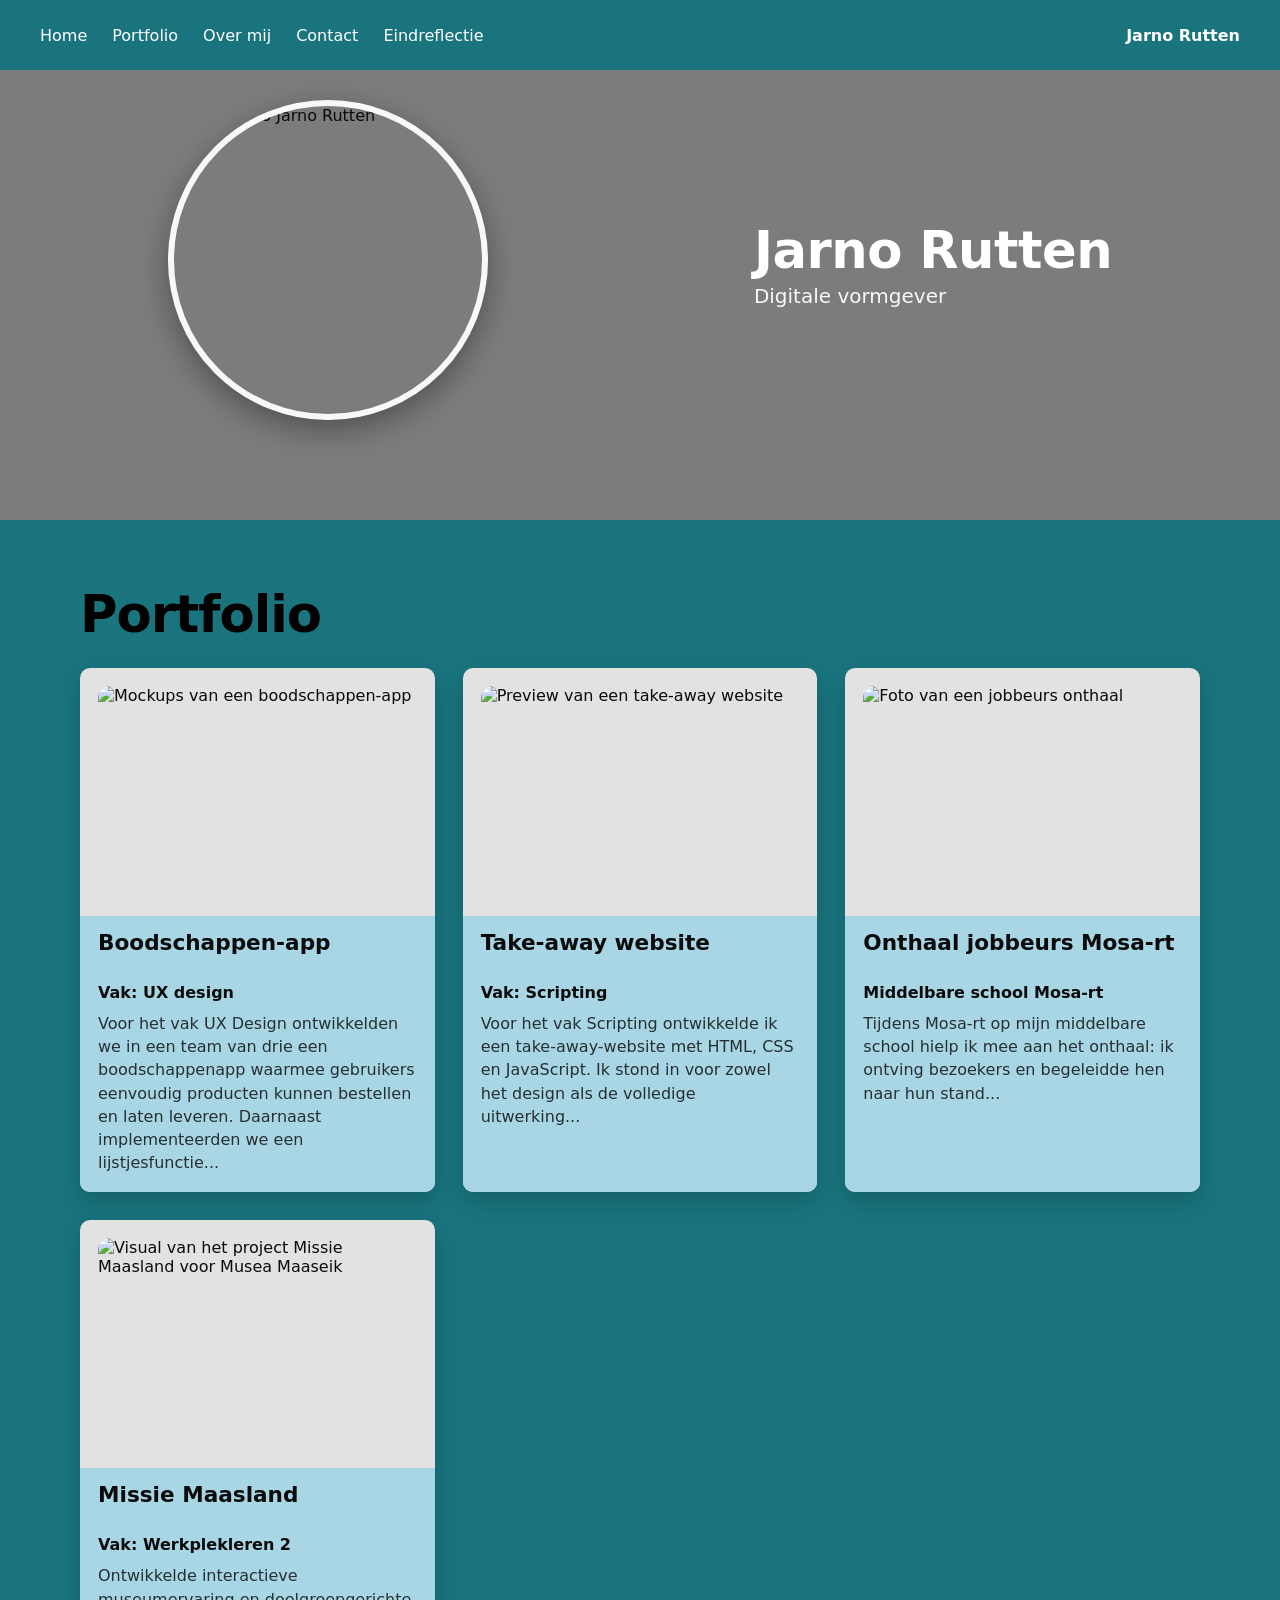
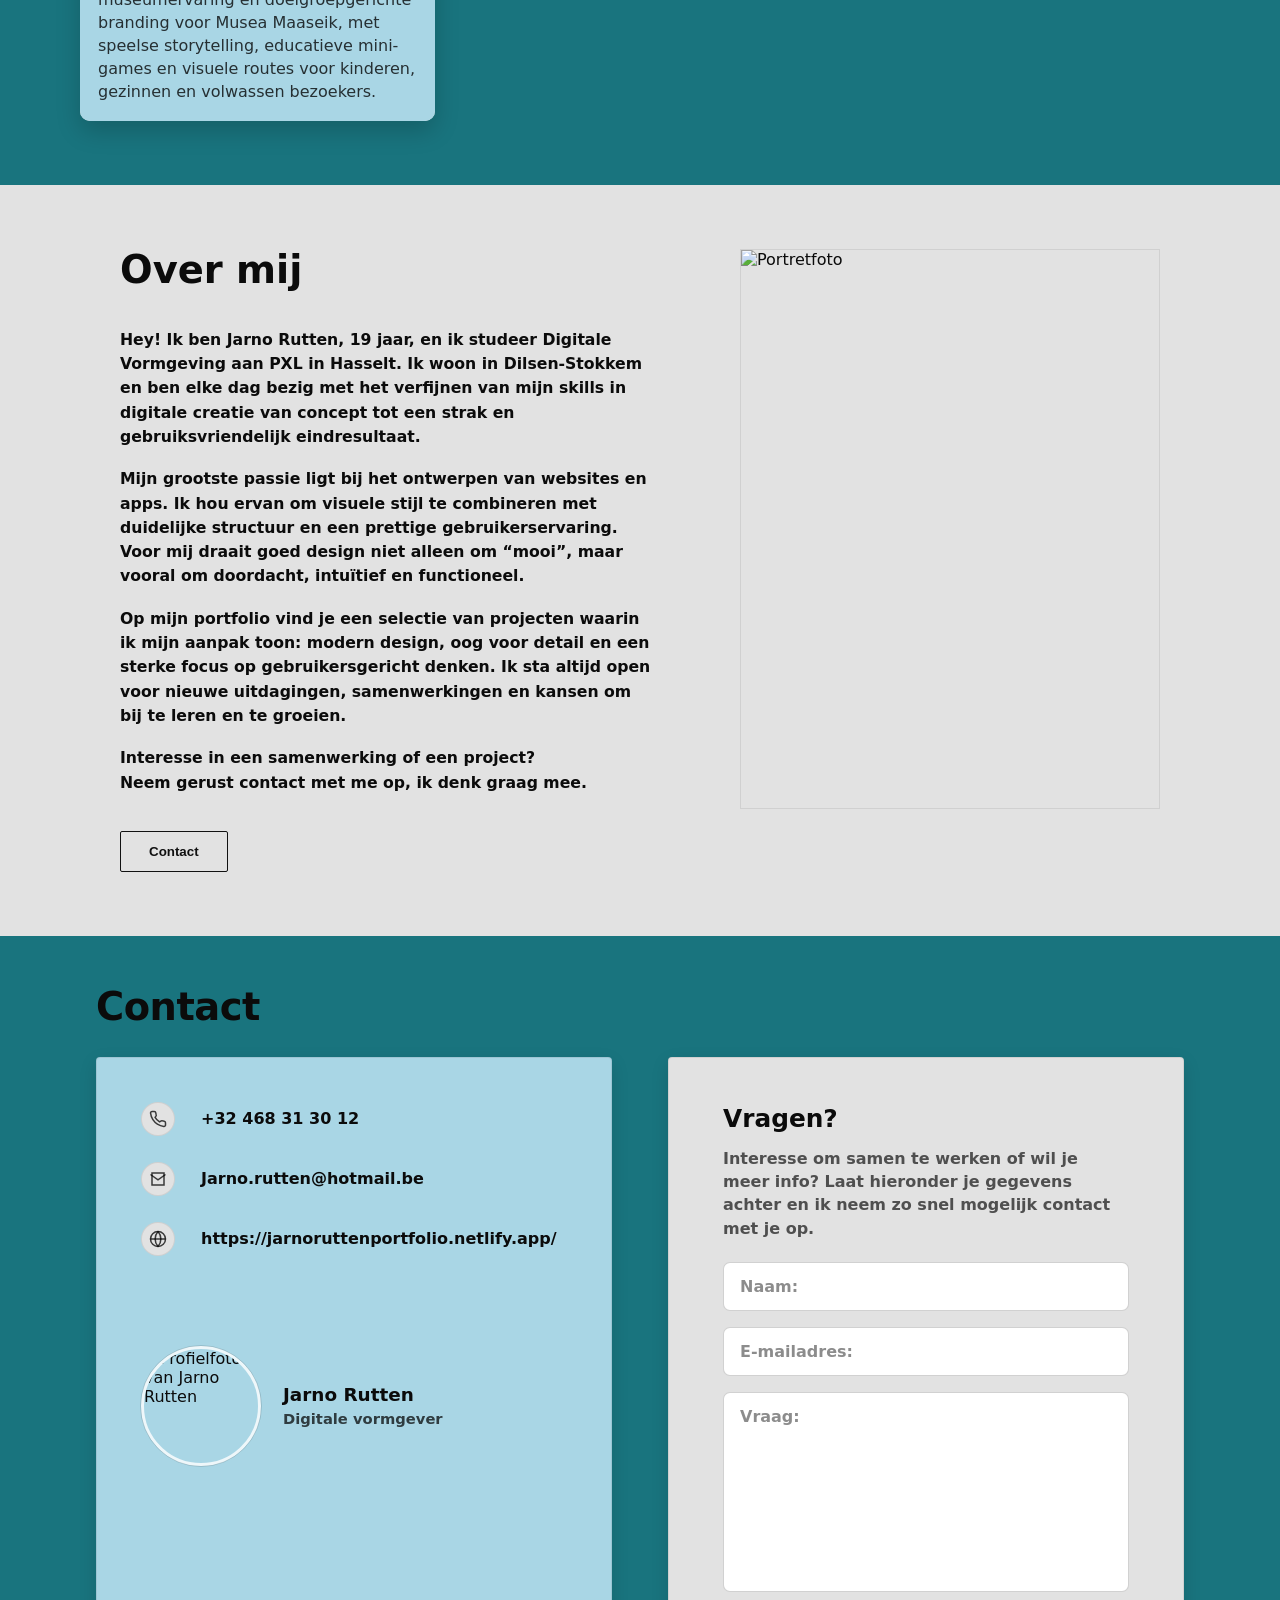
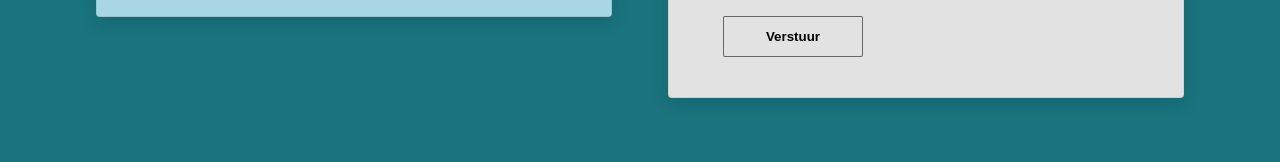
==== _oud/index-oud.html @ ae437d64 "Add files via upload" ====
<!DOCTYPE html>
<html lang="nl">
<head>
    <meta charset="UTF-8" />
    <meta name="viewport" content="width=device-width, initial-scale=1.0" />
    <title>Jarno Rutten - Portfolio</title>

    <link rel="stylesheet" href="Style.css" />
    <script src="script.js" defer></script>
</head>

<body>
<header class="navbar" id="top">
    <button
            class="nav-toggle"
            type="button"
            aria-label="Menu"
            aria-controls="primary-navigation"
            aria-expanded="false"
    >
        ☰
    </button>

    <nav class="nav-left" id="primary-navigation" aria-label="Hoofdmenu">
        <a class="nav-link" href="#home">Home</a>
        <a class="nav-link" href="#portfolio">Portfolio</a>
        <a class="nav-link" href="#about">Over mij</a>
        <a class="nav-link" href="#contact">Contact</a>
        <a class="nav-link" href="eindreflectie.html">Eindreflectie</a>
    </nav>

    <a class="nav-right nav-brand" href="#home">Jarno Rutten</a>
</header>

<main>
    <section class="hero" id="home">
        <div class="hero-overlay"></div>

        <div class="hero-content">
            <div class="profile-image">
                <img src="Images/ProfielFoto.jpg" alt="Profielfoto Jarno Rutten" />
            </div>

            <div class="hero-text">
                <h1>Jarno Rutten</h1>
                <p>Digitale vormgever</p>
            </div>
        </div>
    </section>

    <section class="page" id="portfolio" aria-labelledby="portfolio-title">
        <div class="portfolio">
            <h1 id="portfolio-title" class="portfolio__title">Portfolio</h1>

            <div class="grid" role="list">
                <article
                        class="card"
                        role="listitem"
                        tabindex="0"
                        data-title="Boodschappen-app"
                        data-vak="UX design"
                        data-image="Images/boodschappenApp.jpg"
                        data-description="Voor het vak UX Design ontwikkelden we in een team van drie een boodschappenapp waarmee gebruikers eenvoudig producten kunnen bestellen en laten leveren. Daarnaast implementeerden we een lijstjesfunctie waarmee je je boodschappen kunt organiseren per gelegenheid of voorkeur, zoals Kerstmis, vegetarisch, BBQ en meer."
                >
                    <div class="card__media">
                        <img
                                src="Images/boodschappenApp.jpg"
                                alt="Mockups van een boodschappen-app"
                                loading="lazy"
                        />
                    </div>

                    <div class="card__titlebar">
                        <h2 class="card__title">Boodschappen-app</h2>
                    </div>

                    <div class="card__body">
                        <p class="card__meta"><span>Vak:</span> UX design</p>
                        <p class="card__text">
                            Voor het vak UX Design ontwikkelden we in een team van drie een
                            boodschappenapp waarmee gebruikers eenvoudig producten kunnen
                            bestellen en laten leveren. Daarnaast implementeerden we een
                            lijstjesfunctie...
                        </p>
                    </div>
                </article>

                <article
                        class="card"
                        role="listitem"
                        tabindex="0"
                        data-title="Take-away website"
                        data-vak="Scripting"
                        data-image="Images/TakeawayWebsite.jpg"
                        data-description="WPL2 case
Beschrijving van de case:
Ontwikkelde interactieve museumervaring en doelgroepgerichte branding voor Musea Maaseik, met speelse storytelling, educatieve mini-games en visuele routes voor kinderen, gezinnen en volwassen bezoekers.
Jouw aandeel hierin:
research fase, schetsen, logo, moodboard, prototype, componentenbibliotheek, brandbook." >
                    <div class="card__media">
                        <img
                                src="Images/TakeawayWebsite.jpg"
                                alt="Preview van een take-away website"
                                loading="lazy"
                        />
                    </div>

                    <div class="card__titlebar">
                        <h2 class="card__title">Take-away website</h2>
                    </div>

                    <div class="card__body">
                        <p class="card__meta"><span>Vak:</span> Scripting</p>
                        <p class="card__text">
                            Voor het vak Scripting ontwikkelde ik een take-away-website met
                            HTML, CSS en JavaScript. Ik stond in voor zowel het design als de
                            volledige uitwerking...
                        </p>
                    </div>
                </article>

                <article
                        class="card"
                        role="listitem"
                        tabindex="0"
                        data-title="Onthaal jobbeurs Mosa-rt"
                        data-vak="Middelbare school Mosa-rt"
                        data-image="Images/onthaal.jpg"
                        data-description="Tijdens Mosa-rt op mijn middelbare school hielp ik mee aan het onthaal: ik ontving bezoekers en begeleidde hen naar hun stand. Daarnaast ondersteunde ik de cafetaria door bedrijven te voorzien van drank."
                >
                    <div class="card__media">
                        <img
                                src="Images/onthaal.jpg"
                                alt="Foto van een jobbeurs onthaal"
                                loading="lazy"
                        />
                    </div>

                    <div class="card__titlebar">
                        <h2 class="card__title">Onthaal jobbeurs Mosa-rt</h2>
                    </div>

                    <div class="card__body">
                        <p class="card__meta">Middelbare school Mosa-rt</p>
                        <p class="card__text">
                            Tijdens Mosa-rt op mijn middelbare school hielp ik mee aan het
                            onthaal: ik ontving bezoekers en begeleidde hen naar hun stand...
                        </p>
                    </div>
                </article>
                <article
                        class="card"
                        role="listitem"
                        tabindex="0"
                        data-title="Missie Maasland"
                        data-vak="Werkplekleren 2"
                        data-image="Images/missie-maasland.jpg"
                        data-description="WPL2 case

Beschrijving van de case: Ontwikkelde interactieve museumervaring en doelgroepgerichte branding voor Musea Maaseik, met speelse storytelling, educatieve mini-games en visuele routes voor kinderen, gezinnen en volwassen bezoekers.

Jouw aandeel hierin: research fase, schetsen, logo, moodboard, prototype, componentenbibliotheek, brandbook."
                >
                    <div class="card__media">
                        <img
                                src="Images/missie-maasland.jpg"
                                alt="Visual van het project Missie Maasland voor Musea Maaseik"
                                loading="lazy"
                        />
                    </div>

                    <div class="card__titlebar">
                        <h2 class="card__title">Missie Maasland</h2>
                    </div>

                    <div class="card__body">
                        <p class="card__meta"><span>Vak:</span> Werkplekleren 2</p>
                        <p class="card__text">
                            Ontwikkelde interactieve museumervaring en doelgroepgerichte branding voor Musea
                            Maaseik, met speelse storytelling, educatieve mini-games en visuele routes voor
                            kinderen, gezinnen en volwassen bezoekers.
                        </p>
                    </div>
                </article>


            </div>
        </div>
    </section>

    <section class="page3" id="about" aria-labelledby="about-title">
        <div class="about">
            <div class="about__content">
                <h1 id="about-title">Over mij</h1>

                <div class="about__text">
                    <p>
                        Hey! Ik ben Jarno Rutten, 19 jaar, en ik studeer Digitale Vormgeving aan
                        PXL in Hasselt. Ik woon in Dilsen-Stokkem en ben elke dag bezig met het
                        verfijnen van mijn skills in digitale creatie van concept tot een strak en
                        gebruiksvriendelijk eindresultaat.
                    </p>

                    <p>
                        Mijn grootste passie ligt bij het ontwerpen van websites en apps. Ik hou
                        ervan om visuele stijl te combineren met duidelijke structuur en een
                        prettige gebruikerservaring. Voor mij draait goed design niet alleen om
                        “mooi”, maar vooral om doordacht, intuïtief en functioneel.
                    </p>

                    <p>
                        Op mijn portfolio vind je een selectie van projecten waarin ik mijn aanpak
                        toon: modern design, oog voor detail en een sterke focus op
                        gebruikersgericht denken. Ik sta altijd open voor nieuwe uitdagingen,
                        samenwerkingen en kansen om bij te leren en te groeien.
                    </p>

                    <p class="about__lead">
                        Interesse in een samenwerking of een project?<br />
                        Neem gerust contact met me op, ik denk graag mee.
                    </p>
                </div>

                <button class="btn" id="contactBtn" type="button">Contact</button>
            </div>

            <figure class="about__media">
                <img src="Images/profile.jpg" alt="Portretfoto" loading="lazy" />
            </figure>
        </div>
    </section>

    <section class="page4" id="contact" aria-labelledby="contact-title">
        <div class="jr-contact-page">
            <h1 class="jr-contact-title" id="contact-title">Contact</h1>

            <section class="jr-contact-grid" aria-label="Contact sectie">
                <article class="jr-contact-card jr-contact-card--left">
                    <ul class="jr-contact-list">
                        <li class="jr-contact-item">
                <span class="jr-contact-icon" aria-hidden="true">
                  <svg viewBox="0 0 24 24" width="18" height="18" fill="none" stroke="currentColor" stroke-width="2">
                    <path d="M22 16.92v3a2 2 0 0 1-2.18 2 19.8 19.8 0 0 1-8.63-3.07 19.5 19.5 0 0 1-6-6A19.8 19.8 0 0 1 2.08 4.18 2 2 0 0 1 4.06 2h3a2 2 0 0 1 2 1.72c.12.86.3 1.7.54 2.5a2 2 0 0 1-.45 2.11L8.09 9.91a16 16 0 0 0 6 6l1.58-1.06a2 2 0 0 1 2.11-.45c.8.24 1.64.42 2.5.54A2 2 0 0 1 22 16.92Z"/>
                  </svg>
                </span>
                            <span class="jr-contact-text">+32 468 31 30 12</span>
                        </li>

                        <li class="jr-contact-item">
                <span class="jr-contact-icon" aria-hidden="true">
                  <svg viewBox="0 0 24 24" width="18" height="18" fill="none" stroke="currentColor" stroke-width="2">
                    <path d="M4 4h16v16H4z"/>
                    <path d="M22 6 12 13 2 6"/>
                  </svg>
                </span>
                            <a class="jr-contact-link" href="mailto:jarno.rutten@hotmail.be">Jarno.rutten@hotmail.be</a>
                        </li>

                        <li class="jr-contact-item">
                <span class="jr-contact-icon" aria-hidden="true">
                  <svg viewBox="0 0 24 24" width="18" height="18" fill="none" stroke="currentColor" stroke-width="2">
                    <circle cx="12" cy="12" r="10"/>
                    <path d="M2 12h20"/>
                    <path d="M12 2a15 15 0 0 1 0 20"/>
                    <path d="M12 2a15 15 0 0 0 0 20"/>
                  </svg>
                </span>
                            <a class="jr-contact-link" href="https://jarnoruttenportfolio.netlify.app/" target="_blank" rel="noreferrer">
                                https://jarnoruttenportfolio.netlify.app/
                            </a>
                        </li>
                    </ul>

                    <div class="jr-contact-profile">
                        <img class="jr-contact-profile__img" src="Images/ProfielFoto.jpg" alt="Profielfoto van Jarno Rutten" />
                        <div class="jr-contact-profile__meta">
                            <div class="jr-contact-profile__name">Jarno Rutten</div>
                            <div class="jr-contact-profile__role">Digitale vormgever</div>
                        </div>
                    </div>
                </article>

                <article class="jr-contact-card jr-contact-card--right">
                    <h2 class="jr-contact-cardTitle">Vragen?</h2>
                    <p class="jr-contact-cardSubtitle">
                        Interesse om samen te werken of wil je meer info? Laat hieronder je gegevens achter en ik neem zo snel mogelijk contact met je op.
                    </p>

                    <form class="jr-contact-form" id="jrContactForm" novalidate>
                        <label class="jr-contact-srOnly" for="jrName">Naam</label>
                        <input id="jrName" name="name" type="text" placeholder="Naam:" autocomplete="name" />

                        <label class="jr-contact-srOnly" for="jrEmail">E-mailadres</label>
                        <input id="jrEmail" name="email" type="email" placeholder="E-mailadres:" autocomplete="email" />

                        <label class="jr-contact-srOnly" for="jrMessage">Vraag</label>
                        <textarea id="jrMessage" name="message" placeholder="Vraag:" rows="7"></textarea>

                        <div class="jr-contact-formRow">
                            <button class="jr-contact-btn" id="jrContactSubmit" type="submit">Verstuur</button>
                            <p class="jr-contact-status" id="jrContactStatus" role="status" aria-live="polite"></p>
                        </div>
                    </form>
                </article>
            </section>
        </div>
    </section>
</main>
<div class="modal" id="modal" aria-hidden="true">
    <div class="modal__overlay" data-close></div>

    <div class="modal__dialog" role="dialog" aria-modal="true" aria-labelledby="modal-title">
        <button class="modal__close" type="button" aria-label="Sluit" data-close>✕</button>

        <div class="modal__content">
            <img class="modal__img" id="modal-img" alt="" />
            <div class="modal__text">
                <h3 class="modal__title" id="modal-title"></h3>
                <p class="modal__meta" id="modal-meta"></p>
                <p class="modal__desc" id="modal-desc"></p>
            </div>
        </div>
    </div>
</div>
</body>
</html>
---- _oud/Style.css ----
* { margin: 0; padding: 0; box-sizing: border-box; }

:root{
    --jr-header-h: 70px;
    --jr-teal: #19747E;
    --jr-light: #A9D6E5;
    --jr-card: #E2E2E2;
    --jr-text: #0b0b0b;
    --jr-white: #ffffff;

    --jr-shadow: 0 10px 25px rgba(0,0,0,0.18);
    --jr-radius: 10px;
}

html { scroll-behavior: smooth; }
@media (prefers-reduced-motion: reduce) {
    html { scroll-behavior: auto; }
}

body{
    font-family: system-ui, -apple-system, Segoe UI, Roboto, Helvetica, Arial, sans-serif;
    color: var(--jr-text);
    background: var(--jr-card);
}

section[id]{
    scroll-margin-top: calc(var(--jr-header-h) + 16px);
}

.navbar{
    position: fixed;
    top: 0; left: 0; right: 0;
    height: var(--jr-header-h);
    background: var(--jr-teal);
    display: flex;
    align-items: center;
    justify-content: space-between;
    padding: 0 40px;
    z-index: 1000;
    gap: 16px;
}

.navbar.is-scrolled{
    box-shadow: 0 8px 22px rgba(0,0,0,0.25);
}

.nav-left{
    display: flex;
    align-items: center;
    gap: 25px;
}

.nav-left a{
    color: var(--jr-white);
    text-decoration: none;
    font-weight: 500;
}

.nav-left a:hover,
.nav-left a:focus-visible{
    text-decoration: underline;
}

.nav-left a.is-active{
    text-decoration: underline;
}

.nav-right{
    color: var(--jr-white);
    font-weight: 800;
    text-decoration: none;
    white-space: nowrap;
}

.nav-toggle{
    display: none;
    background: transparent;
    border: 1px solid rgba(255,255,255,0.35);
    color: var(--jr-white);
    padding: 8px 10px;
    border-radius: 8px;
    cursor: pointer;
    font-size: 1.15rem;
    line-height: 1;
}
.nav-toggle:focus-visible{
    outline: 2px solid rgba(255,255,255,0.9);
    outline-offset: 2px;
}

@media (max-width: 768px){
    .navbar{ padding: 0 18px; }
    .nav-toggle{ display: inline-flex; align-items: center; justify-content: center; }

    .nav-left{
        position: absolute;
        top: var(--jr-header-h);
        left: 0;
        right: 0;
        background: var(--jr-teal);
        padding: 14px 18px 18px;
        display: none;
        flex-direction: column;
        align-items: flex-start;
        gap: 12px;
        border-top: 1px solid rgba(255,255,255,0.15);
    }

    .nav-left.is-open{ display: flex; }

    .nav-left a{ font-size: 0.95rem; }
}

.hero{
    background-image: url("Images/BackgroundHomepage.jpg");
    background-size: cover;
    background-position: center;
    position: relative;
    min-height: 520px;
}

.hero-overlay{
    position: absolute;
    inset: 0;
    background: rgba(0,0,0,0.45);
}

.hero-content{
    position: relative;
    max-width: 1200px;
    margin: 0 auto;
    padding: 0 22px;
    min-height: 520px;
    display: flex;
    align-items: center;
    justify-content: center;
    gap: 266px;
}

.profile-image{ flex-shrink: 0; }

.profile-image img{
    display: block;
    width: 320px;
    height: 320px;
    border-radius: 999px;
    object-fit: cover;
    border: 6px solid rgba(255,255,255,0.95);
    box-shadow: 0 10px 30px rgba(0,0,0,0.35);
}

.hero-text{
    color: var(--jr-white);
    text-align: left;
    transform: translateY(6px);
}

.hero-text h1{
    margin: 0;
    font-size: clamp(2.2rem, 4vw, 3.2rem);
    font-weight: 900;
    letter-spacing: -0.5px;
    line-height: 1.05;
}

.hero-text p{
    margin: 6px 0 0 0;
    font-size: 1.25rem;
    font-weight: 500;
    opacity: 0.95;
}

@media (max-width: 900px){
    .hero-content{
        flex-direction: column;
        gap: 22px;
        text-align: center;
        padding-top: 28px;
        padding-bottom: 28px;
    }

    .hero-text{
        text-align: center;
        transform: none;
    }

    .profile-image img{
        width: 240px;
        height: 240px;
    }
}

.page{
    min-height: 100%;
    padding: 64px 80px;
    background: var(--jr-teal);
}

@media (max-width: 900px){
    .page{ padding: 48px 22px; }
}

.portfolio{
    max-width: 1200px;
    margin: 0 auto;
}

.portfolio__title{
    margin: 0 0 24px;
    font-size: clamp(2rem, 4vw, 3.2rem);
    font-weight: 800;
    letter-spacing: -0.02em;
    color: #000;
}

.grid{
    display: grid;
    grid-template-columns: repeat(3, minmax(0, 1fr));
    gap: 28px;
    align-items: stretch;
}

@media (max-width: 1024px){
    .grid{ grid-template-columns: repeat(2, minmax(0, 1fr)); }
}

@media (max-width: 640px){
    .grid{ grid-template-columns: 1fr; }
}

.card{
    background: var(--jr-card);
    border-radius: var(--jr-radius);
    box-shadow: var(--jr-shadow);
    overflow: hidden;
    display: flex;
    flex-direction: column;
    outline: none;
    cursor: pointer;
    transition: transform 160ms ease, box-shadow 160ms ease;
}

.card:hover,
.card:focus-visible{
    transform: translateY(-4px);
    box-shadow: 0 14px 32px rgba(0,0,0,0.22);
}

.card__media{ padding: 18px 18px 10px; }

.card__media img{
    width: 100%;
    height: 220px;
    object-fit: cover;
    border-radius: 12px;
    display: block;
}

.card__titlebar{
    background: var(--jr-light);
    padding: 14px 18px;
}

.card__title{
    margin: 0;
    font-size: 1.35rem;
    font-weight: 800;
}

.card__body{
    background: var(--jr-light);
    padding: 14px 18px 18px;
    flex: 1;
}

.card__meta{
    margin: 0 0 10px;
    font-weight: 700;
}

.card__meta span{ font-weight: 800; }

.card__text{
    margin: 0;
    color: rgba(0,0,0,0.78);
    line-height: 1.45;
}

.modal{
    position: fixed;
    inset: 0;
    display: none;
    place-items: center;
    padding: 20px;
    z-index: 2000;
}
.modal.is-open{ display: grid; }

.modal__overlay{
    position: absolute;
    inset: 0;
    background: rgba(0,0,0,0.55);
}

.modal__dialog{
    position: relative;
    width: min(980px, 100%);
    background: #fff;
    border-radius: 14px;
    box-shadow: 0 20px 60px rgba(0,0,0,0.35);
    overflow: hidden;
}

.modal__close{
    position: absolute;
    top: 10px;
    right: 10px;
    border: 0;
    background: rgba(255,255,255,0.9);
    padding: 8px 10px;
    border-radius: 10px;
    cursor: pointer;
    font-size: 1rem;
}

.modal__content{
    display: grid;
    grid-template-columns: 1.2fr 1fr;
}

.modal__img{
    width: 100%;
    height: 420px;
    object-fit: cover;
    display: block;
    background: #f1f1f1;
}

.modal__text{ padding: 22px 22px 26px; }

.modal__title{
    margin: 0 0 10px;
    font-size: 1.6rem;
    font-weight: 900;
}

.modal__meta{
    margin: 0 0 14px;
    color: rgba(0,0,0,0.65);
    font-weight: 700;
}

.modal__desc{
    margin: 0;
    line-height: 1.55;
    color: rgba(0,0,0,0.8);
}

@media (max-width: 840px){
    .modal__content{ grid-template-columns: 1fr; }
    .modal__img{ height: 280px; }
}

.page3{
    max-width: 1200px;
    margin: 0 auto;
    padding: 64px 80px;
    background: var(--jr-card);
}

.about{
    display: grid;
    grid-template-columns: 1fr 420px;
    gap: 88px;
    align-items: start;
}

.about__content h1{
    margin: 0 0 36px 0;
    font-size: clamp(2.2rem, 3vw, 3.2rem);
    line-height: 1.1;
    font-weight: 800;
}

.about__text p{
    margin: 0 0 18px 0;
    line-height: 1.55;
    font-size: 0.98rem;
    font-weight: 600;
    max-width: 620px;
}

.about__lead{ margin-top: 22px; }

.btn{
    margin-top: 18px;
    padding: 12px 28px;
    border: 1px solid #111;
    background: transparent;
    color: #111;
    font-weight: 700;
    cursor: pointer;
    border-radius: 2px;
}

.btn:hover{ background: rgba(0,0,0,0.06); }
.btn:active{ transform: translateY(1px); }

.about__media{ margin: 0; width: 100%; }
.about__media img{
    width: 100%;
    height: auto;
    display: block;
    object-fit: cover;
    aspect-ratio: 3 / 4;
    border: 1px solid rgba(0,0,0,0.08);
}

@media (max-width: 900px){
    .page3{ padding: 40px 22px; }
    .about{ grid-template-columns: 1fr; gap: 28px; }
    .about__media{ order: -1; max-width: 520px; }
}

.page4{
    background: var(--jr-teal);
}

.jr-contact-page{
    max-width: 1200px;
    margin: 0 auto;
    padding: 48px 56px 64px;
    color: var(--jr-text);
}

.jr-contact-title{
    margin: 0 0 28px 0;
    font-size: clamp(2.2rem, 3vw, 3.1rem);
    font-weight: 800;
    letter-spacing: -0.5px;
}

.jr-contact-grid{
    display: grid;
    grid-template-columns: 1fr 1fr;
    gap: 56px;
    align-items: start;
}

.jr-contact-card{
    border-radius: 4px;
    box-shadow: 0 6px 18px rgba(0,0,0,.12);
    border: 1px solid rgba(0,0,0,.08);
    min-height: 560px;
}

.jr-contact-card--left{
    background: var(--jr-light);
    padding: 44px 44px 36px;
}

.jr-contact-card--right{
    background: var(--jr-card);
    padding: 46px 54px 40px;
}

.jr-contact-list{
    list-style: none;
    padding: 0;
    margin: 0;
    display: grid;
    gap: 26px;
}

.jr-contact-item{
    display: grid;
    grid-template-columns: 42px 1fr;
    align-items: center;
    column-gap: 18px;
}

.jr-contact-icon{
    width: 34px;
    height: 34px;
    border-radius: 999px;
    background: var(--jr-card);
    border: 1px solid rgba(0,0,0,.08);
    display: grid;
    place-items: center;
    color: rgba(0,0,0,.75);
}

.jr-contact-text{ font-weight: 600; }

.jr-contact-link{
    color: inherit;
    font-weight: 600;
    text-decoration: none;
    word-break: break-word;
}
.jr-contact-link:hover{ text-decoration: underline; }

.jr-contact-profile{
    margin-top: 90px;
    display: grid;
    grid-template-columns: 120px 1fr;
    gap: 22px;
    align-items: center;
}

.jr-contact-profile__img{
    width: 120px;
    height: 120px;
    border-radius: 999px;
    object-fit: cover;
    border: 3px solid rgba(255,255,255,.8);
    outline: 1px solid rgba(0,0,0,.12);
}

.jr-contact-profile__name{
    font-weight: 800;
    font-size: 1.15rem;
    line-height: 1.1;
}

.jr-contact-profile__role{
    margin-top: 4px;
    color: rgba(0,0,0,.72);
    font-weight: 600;
    font-size: .92rem;
}

.jr-contact-cardTitle{
    margin: 0 0 14px 0;
    font-size: 1.55rem;
    font-weight: 800;
}

.jr-contact-cardSubtitle{
    margin: 0 0 22px 0;
    color: rgba(0,0,0,.65);
    font-weight: 600;
    line-height: 1.45;
    max-width: 520px;
}

.jr-contact-form{
    display: grid;
    gap: 16px;
    margin-top: 10px;
}

.jr-contact-form input,
.jr-contact-form textarea{
    width: 100%;
    padding: 14px 16px;
    border-radius: 7px;
    border: 1px solid rgba(0,0,0,.18);
    background: #fff;
    font: inherit;
    outline: none;
}

.jr-contact-form textarea{
    resize: none;
    min-height: 200px;
}

.jr-contact-form input::placeholder,
.jr-contact-form textarea::placeholder{
    color: rgba(0,0,0,.45);
    font-weight: 600;
}

.jr-contact-form input:focus,
.jr-contact-form textarea:focus{
    border-color: rgba(0,0,0,.35);
    box-shadow: 0 0 0 3px rgba(0,0,0,.07);
}

.jr-contact-formRow{
    display: grid;
    grid-template-columns: 140px 1fr;
    align-items: center;
    gap: 16px;
    margin-top: 8px;
}

.jr-contact-btn{
    padding: 12px 20px;
    border: 1px solid rgba(0,0,0,.55);
    background: var(--jr-card);
    font-weight: 700;
    cursor: pointer;
    border-radius: 2px;
}

.jr-contact-btn:hover{ background: #d1d1d1; }
.jr-contact-btn:active{ transform: translateY(1px); }

.jr-contact-status{
    margin: 0;
    color: rgba(0,0,0,.7);
    font-weight: 600;
    min-height: 1.2em;
}

.jr-contact-srOnly{
    position: absolute;
    width: 1px;
    height: 1px;
    padding: 0;
    margin: -1px;
    overflow: hidden;
    clip: rect(0, 0, 0, 0);
    white-space: nowrap;
    border: 0;
}

@media (max-width: 980px){
    .jr-contact-page{ padding: 36px 22px 52px; }
    .jr-contact-grid{ grid-template-columns: 1fr; gap: 28px; }
    .jr-contact-card{ min-height: auto; }
    .jr-contact-profile{ margin-top: 56px; }
    .jr-contact-formRow{ grid-template-columns: 1fr; }
    .jr-contact-btn{ width: 160px; }
}
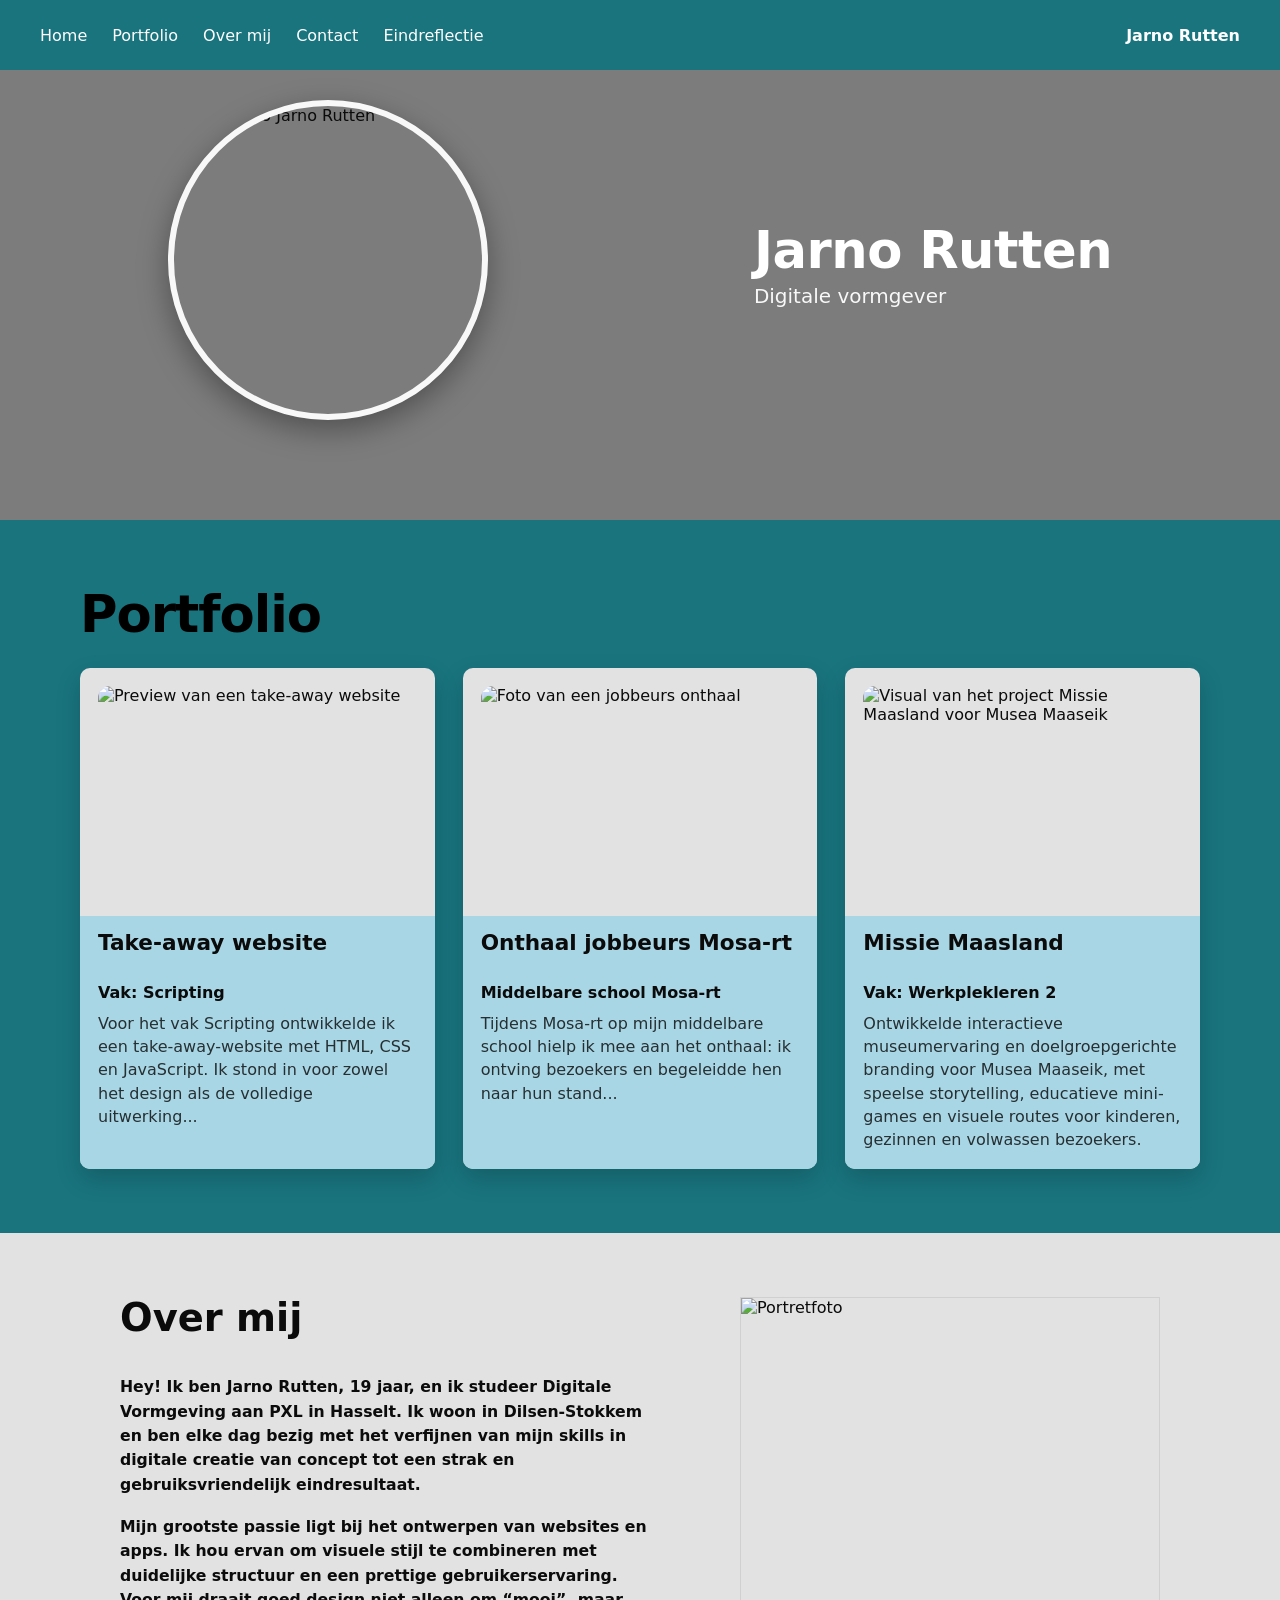
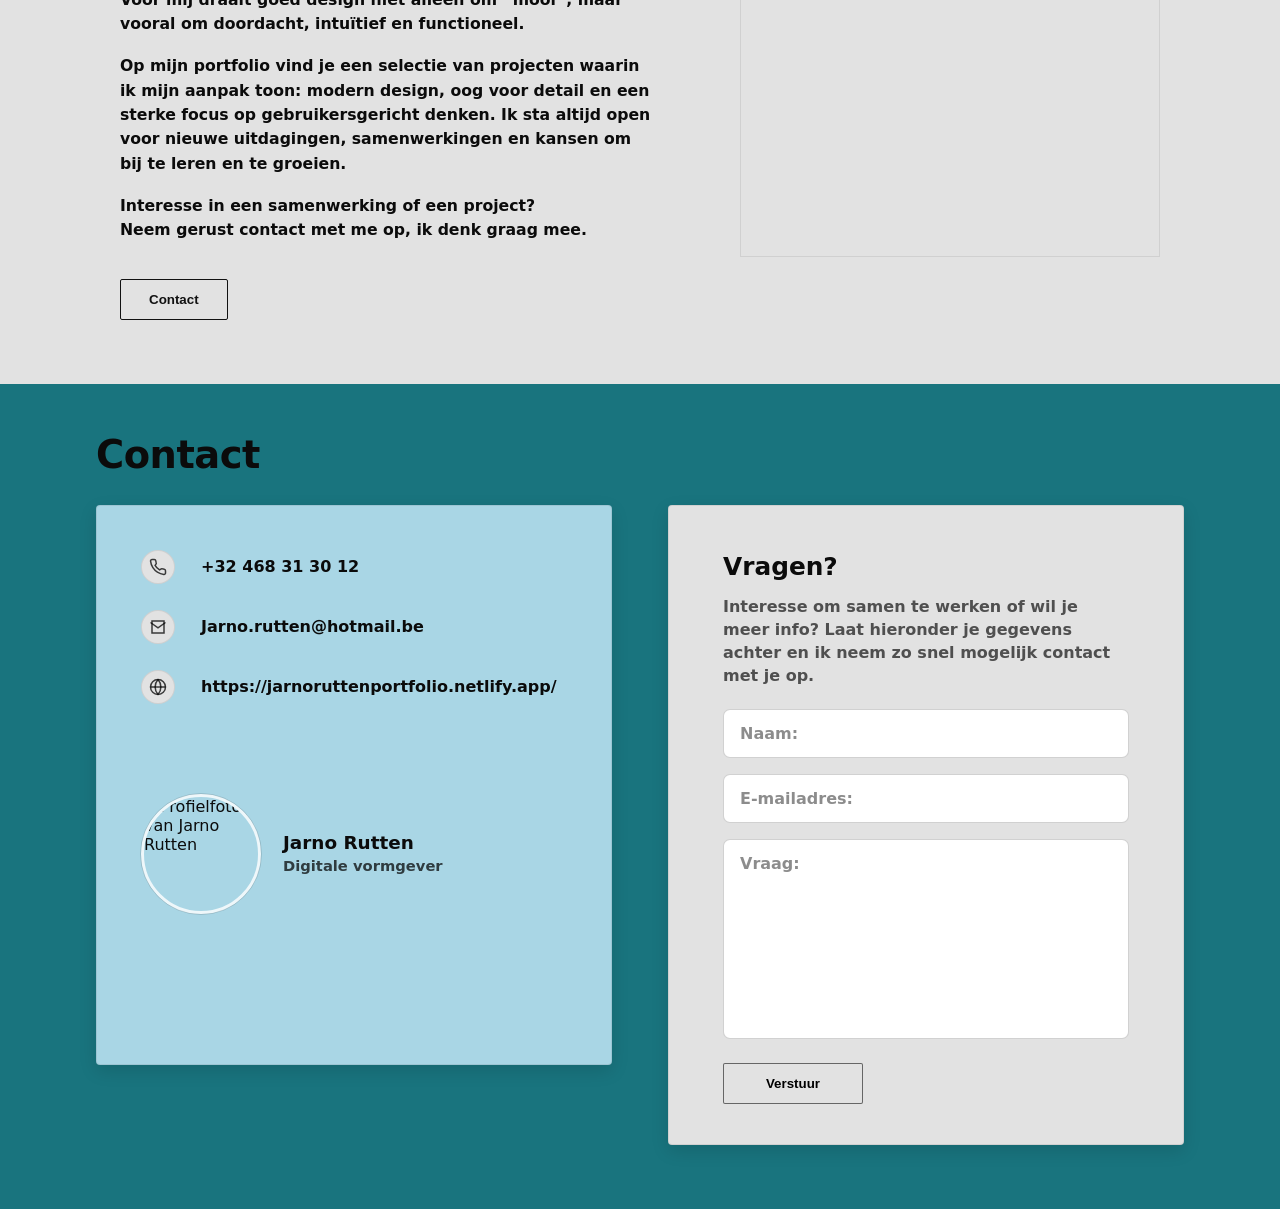
==== commit 74ca4823: "Refactor HTML structure for portfolio page" ====
--- a/_oud/index-oud.html
+++ b/_oud/index-oud.html
@@ -53,37 +53,7 @@
             <h1 id="portfolio-title" class="portfolio__title">Portfolio</h1>
 
             <div class="grid" role="list">
-                <article
-                        class="card"
-                        role="listitem"
-                        tabindex="0"
-                        data-title="Boodschappen-app"
-                        data-vak="UX design"
-                        data-image="Images/boodschappenApp.jpg"
-                        data-description="Voor het vak UX Design ontwikkelden we in een team van drie een boodschappenapp waarmee gebruikers eenvoudig producten kunnen bestellen en laten leveren. Daarnaast implementeerden we een lijstjesfunctie waarmee je je boodschappen kunt organiseren per gelegenheid of voorkeur, zoals Kerstmis, vegetarisch, BBQ en meer."
-                >
-                    <div class="card__media">
-                        <img
-                                src="Images/boodschappenApp.jpg"
-                                alt="Mockups van een boodschappen-app"
-                                loading="lazy"
-                        />
-                    </div>
-
-                    <div class="card__titlebar">
-                        <h2 class="card__title">Boodschappen-app</h2>
-                    </div>
-
-                    <div class="card__body">
-                        <p class="card__meta"><span>Vak:</span> UX design</p>
-                        <p class="card__text">
-                            Voor het vak UX Design ontwikkelden we in een team van drie een
-                            boodschappenapp waarmee gebruikers eenvoudig producten kunnen
-                            bestellen en laten leveren. Daarnaast implementeerden we een
-                            lijstjesfunctie...
-                        </p>
-                    </div>
-                </article>
+              
 
                 <article
                         class="card"
@@ -323,4 +293,4 @@
     </div>
 </div>
 </body>
-</html>+</html>
